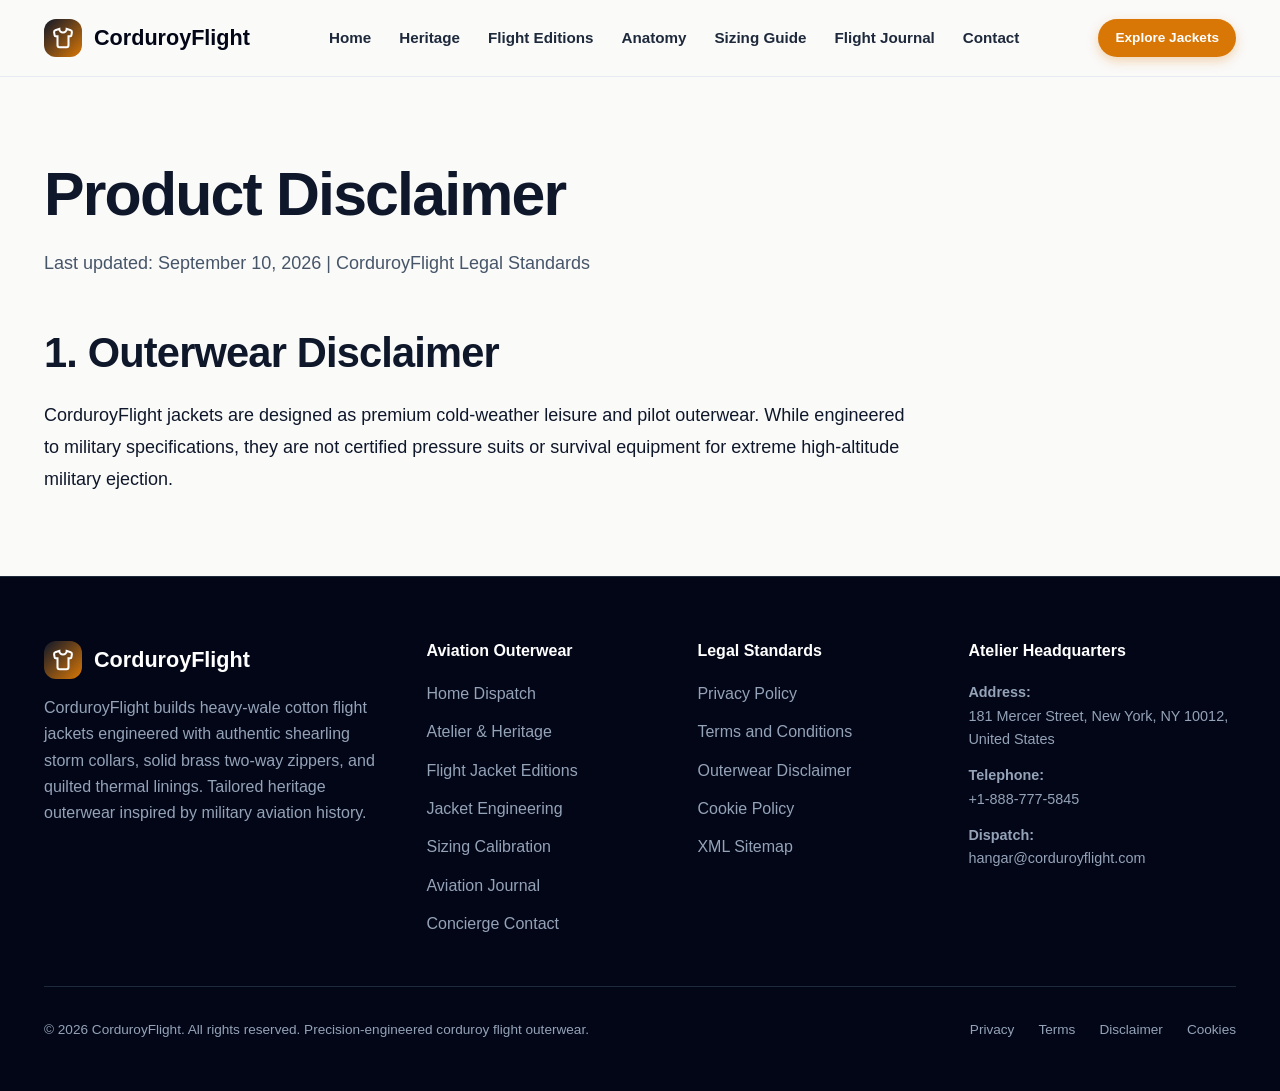
==== disclaimer.html @ 1117a2c0 "Add files via upload" ====
<!DOCTYPE html>
<html lang="en">
<head>
  <meta charset="UTF-8">
  <meta name="viewport" content="width=device-width, initial-scale=1.0">
  <title>Product Disclaimer | CorduroyFlight</title>
  <link rel="stylesheet" href="assets/css/style.css">
  <link rel="icon" href="favicon.ico">
  <!-- Google tag (gtag.js) -->
<script async src="https://www.googletagmanager.com/gtag/js?id=G-0LY0HY7L01"></script>
<script>
  window.dataLayer = window.dataLayer || [];
  function gtag(){dataLayer.push(arguments);}
  gtag('js', new Date());
  gtag('config', 'G-0LY0HY7L01');
</script>
</head>
<body>
<header class="site-header">
  <div class="reading-progress-bar"></div>
  <div class="container header-inner">
    <a href="index.php" class="site-logo">
      <div class="logo-symbol">
        <svg width="22" height="22" viewBox="0 0 24 24" fill="none" stroke="currentColor" stroke-width="2.2"><path d="M20.38 3.46 16 2a4 4 0 0 1-8 0L3.62 3.46a2 2 0 0 0-1.34 2.23l.58 3.47a1 1 0 0 0 .99.84H6v10c0 1.1.9 2 2 2h8a2 2 0 0 0 2-2V10h2.15a1 1 0 0 0 .99-.84l.58-3.47a2 2 0 0 0-1.34-2.23z"/></svg>
      </div>
      <span>CorduroyFlight</span>
    </a>
    <nav class="site-nav">
      <a href="index.php" class="nav-link ">Home</a>
      <a href="about.html" class="nav-link ">Heritage</a>
      <a href="index.php#editions" class="nav-link">Flight Editions</a>
      <a href="index.php#anatomy" class="nav-link">Anatomy</a>
      <a href="index.php#sizing" class="nav-link">Sizing Guide</a>
      <a href="blog.html" class="nav-link ">Flight Journal</a>
      <a href="contact.html" class="nav-link ">Contact</a>
    </nav>
    <div class="header-actions">
      <a href="index.php#editions" class="btn btn-primary btn-sm">Explore Jackets</a>
      <button class="mobile-toggle" aria-label="Toggle Menu">
        <svg width="24" height="24" viewBox="0 0 24 24" fill="none" stroke="currentColor" stroke-width="2"><line x1="3" y1="12" x2="21" y2="12"/><line x1="3" y1="6" x2="21" y2="6"/><line x1="3" y1="18" x2="21" y2="18"/></svg>
      </button>
    </div>
  </div>
</header>
<div class="drawer-backdrop"></div>
<div class="mobile-drawer">
  <div>
    <div style="display:flex;justify-content:space-between;align-items:center;margin-bottom:1.5rem;">
      <span style="font-weight:800;font-size:1.2rem;">CorduroyFlight</span>
      <button class="mobile-drawer-close" style="background:none;border:none;cursor:pointer;" aria-label="Close">
        <svg width="24" height="24" viewBox="0 0 24 24" fill="none" stroke="currentColor" stroke-width="2"><line x1="18" y1="6" x2="6" y2="18"/><line x1="6" y1="6" x2="18" y2="18"/></svg>
      </button>
    </div>
    <div style="display:flex;flex-direction:column;gap:1rem;">
      <a href="index.php" class="nav-link">Home</a>
      <a href="about.html" class="nav-link">Heritage & Atelier</a>
      <a href="index.php#editions" class="nav-link">Flight Editions</a>
      <a href="index.php#anatomy" class="nav-link">Jacket Anatomy</a>
      <a href="index.php#sizing" class="nav-link">Sizing Calibration</a>
      <a href="blog.html" class="nav-link">Flight Journal</a>
      <a href="contact.html" class="nav-link">Contact</a>
      <hr style="border:none;border-top:1px solid #e2e8f0;margin:0.5rem 0;">
      <a href="privacy-policy.html" style="font-size:0.85rem;color:#64748b;">Privacy Policy</a>
      <a href="terms-and-conditions.html" style="font-size:0.85rem;color:#64748b;">Terms of Service</a>
      <a href="disclaimer.html" style="font-size:0.85rem;color:#64748b;">Disclaimer</a>
      <a href="cookie-policy.html" style="font-size:0.85rem;color:#64748b;">Cookie Policy</a>
    </div>
  </div>
</div>
<main class="section">
  <div class="container">
    <div class="section-header text-left">
      <h1 class="section-title">Product Disclaimer</h1>
      <p class="section-subtitle">Last updated: September 10, 2026 | CorduroyFlight Legal Standards</p>
    </div>
    <div class="article-content" style="max-width:880px;margin-left:0;">
      <h2>1. Outerwear Disclaimer</h2><p>CorduroyFlight jackets are designed as premium cold-weather leisure and pilot outerwear. While engineered to military specifications, they are not certified pressure suits or survival equipment for extreme high-altitude military ejection.</p>
    </div>
  </div>
</main>
<footer class="site-footer">
  <div class="container">
    <div class="footer-grid">
      <div class="footer-brand">
        <a href="index.php" class="site-logo">
          <div class="logo-symbol">
            <svg width="22" height="22" viewBox="0 0 24 24" fill="none" stroke="currentColor" stroke-width="2.2"><path d="M20.38 3.46 16 2a4 4 0 0 1-8 0L3.62 3.46a2 2 0 0 0-1.34 2.23l.58 3.47a1 1 0 0 0 .99.84H6v10c0 1.1.9 2 2 2h8a2 2 0 0 0 2-2V10h2.15a1 1 0 0 0 .99-.84l.58-3.47a2 2 0 0 0-1.34-2.23z"/></svg>
          </div>
          <span>CorduroyFlight</span>
        </a>
        <p>CorduroyFlight builds heavy-wale cotton flight jackets engineered with authentic shearling storm collars, solid brass two-way zippers, and quilted thermal linings. Tailored heritage outerwear inspired by military aviation history.</p>
      </div>
      <div class="footer-col">
        <h4>Aviation Outerwear</h4>
        <ul class="footer-links">
          <li><a href="index.php">Home Dispatch</a></li>
          <li><a href="about.html">Atelier & Heritage</a></li>
          <li><a href="index.php#editions">Flight Jacket Editions</a></li>
          <li><a href="index.php#anatomy">Jacket Engineering</a></li>
          <li><a href="index.php#sizing">Sizing Calibration</a></li>
          <li><a href="blog.html">Aviation Journal</a></li>
          <li><a href="contact.html">Concierge Contact</a></li>
        </ul>
      </div>
      <div class="footer-col">
        <h4>Legal Standards</h4>
        <ul class="footer-links">
          <li><a href="privacy-policy.html">Privacy Policy</a></li>
          <li><a href="terms-and-conditions.html">Terms and Conditions</a></li>
          <li><a href="disclaimer.html">Outerwear Disclaimer</a></li>
          <li><a href="cookie-policy.html">Cookie Policy</a></li>
          <li><a href="sitemap.xml">XML Sitemap</a></li>
        </ul>
      </div>
      <div class="footer-col">
        <h4>Atelier Headquarters</h4>
        <div style="margin-bottom:0.75rem;font-size:0.9rem;">
          <strong>Address:</strong><br>
          181 Mercer Street, New York, NY 10012, United States
        </div>
        <div style="margin-bottom:0.75rem;font-size:0.9rem;">
          <strong>Telephone:</strong><br>
          +1-888-777-5845
        </div>
        <div style="font-size:0.9rem;">
          <strong>Dispatch:</strong><br>
          hangar@corduroyflight.com
        </div>
      </div>
    </div>
    <div class="footer-bottom">
      <p>&copy; 2026 CorduroyFlight. All rights reserved. Precision-engineered corduroy flight outerwear.</p>
      <div style="display:flex;gap:1.5rem;">
        <a href="privacy-policy.html">Privacy</a>
        <a href="terms-and-conditions.html">Terms</a>
        <a href="disclaimer.html">Disclaimer</a>
        <a href="cookie-policy.html">Cookies</a>
      </div>
    </div>
  </div>
</footer>
<script src="assets/js/main.js"></script>
</body>
</html>
---- assets/css/style.css ----
/* CorduroyFlight Master Stylesheet v3.5 */
:root {
  --font-primary: 'Plus Jakarta Sans', -apple-system, BlinkMacSystemFont, sans-serif;
  --font-body: 'Inter', -apple-system, BlinkMacSystemFont, sans-serif;
  --font-mono: 'Space Grotesk', ui-monospace, monospace;
  --color-carbon-950: #020617;
  --color-carbon-900: #0f172a;
  --color-carbon-800: #1e293b;
  --color-slate-600: #475569;
  --color-slate-400: #94a3b8;
  --color-slate-200: #e2e8f0;
  --color-slate-100: #f1f5f9;
  --color-sherpa: #fafaf9;
  --color-amber: #d97706;
  --color-amber-hover: #b45309;
  --color-amber-light: #fef3c7;
  --color-brass: #b45309;
  --color-white: #ffffff;
  --radius-sm: 6px;
  --radius-md: 12px;
  --radius-lg: 18px;
  --radius-xl: 24px;
  --radius-full: 9999px;
  --shadow-sm: 0 1px 3px rgba(0,0,0,0.08);
  --shadow-md: 0 4px 10px rgba(0,0,0,0.08);
  --shadow-lg: 0 12px 24px rgba(0,0,0,0.12);
  --shadow-xl: 0 20px 35px rgba(0,0,0,0.18);
  --container-max: 1240px;
  --header-height: 76px;
}
*, *::before, *::after { box-sizing: border-box; margin: 0; padding: 0; }
html { scroll-behavior: smooth; font-size: 16px; }
body { font-family: var(--font-body); color: var(--color-carbon-900); background: var(--color-sherpa); line-height: 1.65; overflow-x: hidden; }
img { max-width: 100%; height: auto; display: block; }
a { color: inherit; text-decoration: none; transition: all 0.2s ease; }
h1,h2,h3,h4,h5,h6 { font-family: var(--font-primary); font-weight: 700; line-height: 1.25; color: var(--color-carbon-900); }
h1 { font-size: clamp(2.3rem, 5vw, 3.8rem); font-weight: 800; letter-spacing: -0.03em; }
h2 { font-size: clamp(1.85rem, 3.5vw, 2.6rem); letter-spacing: -0.02em; }
h3 { font-size: 1.35rem; }
p { margin-bottom: 1.15rem; }
p:last-child { margin-bottom: 0; }
.container { width: 100%; max-width: var(--container-max); margin: 0 auto; padding: 0 1.5rem; }
.section { padding: 5rem 0; position: relative; }
.section-alt { background: var(--color-white); border-top: 1px solid var(--color-slate-200); border-bottom: 1px solid var(--color-slate-200); }
.section-dark { background: var(--color-carbon-950); color: var(--color-slate-200); }
.section-dark h2, .section-dark h3 { color: var(--color-white); }
.section-dark p { color: var(--color-slate-400); }
.section-header { text-align: center; max-width: 760px; margin: 0 auto 3rem auto; }
.section-header.text-left { text-align: left; margin-left: 0; }
.section-kicker { display: inline-flex; align-items: center; gap: 0.5rem; padding: 0.35rem 0.95rem; background: var(--color-amber-light); color: var(--color-amber-hover); font-family: var(--font-mono); font-size: 0.8rem; font-weight: 700; text-transform: uppercase; letter-spacing: 0.08em; border-radius: var(--radius-full); margin-bottom: 1rem; border: 1px solid #fde68a; }
.section-title { margin-bottom: 1rem; }
.section-subtitle { font-size: 1.125rem; color: var(--color-slate-600); }
.reading-progress-bar { position: fixed; top: 0; left: 0; height: 3px; background: linear-gradient(90deg, var(--color-amber), #ea580c); width: 0%; z-index: 9999; }
.site-header { position: sticky; top: 0; z-index: 1000; background: rgba(250, 250, 249, 0.94); backdrop-filter: blur(12px); border-bottom: 1px solid rgba(226, 232, 240, 0.8); }
.header-inner { height: var(--header-height); display: flex; align-items: center; justify-content: space-between; }
.site-logo { display: flex; align-items: center; gap: 0.75rem; font-family: var(--font-primary); font-weight: 800; font-size: 1.35rem; color: var(--color-carbon-950); }
.logo-symbol { width: 38px; height: 38px; background: linear-gradient(135deg, var(--color-carbon-900), var(--color-amber)); color: var(--color-white); border-radius: var(--radius-md); display: flex; align-items: center; justify-content: center; }
.site-nav { display: flex; align-items: center; gap: 1.75rem; }
.nav-link { font-weight: 600; font-size: 0.95rem; color: var(--color-carbon-800); }
.nav-link:hover, .nav-link.active { color: var(--color-amber); }
.header-actions { display: flex; align-items: center; gap: 1rem; }
.mobile-toggle { display: none; background: none; border: none; cursor: pointer; padding: 0.5rem; }
.mobile-drawer { position: fixed; top: 0; right: -100%; width: 320px; max-width: 85vw; height: 100vh; background: var(--color-white); z-index: 1050; padding: 2rem 1.5rem; display: flex; flex-direction: column; justify-content: space-between; transition: right 0.35s ease; overflow-y: auto; }
.mobile-drawer.open { right: 0; }
.drawer-backdrop { position: fixed; inset: 0; background: rgba(15, 23, 42, 0.5); backdrop-filter: blur(4px); z-index: 1040; opacity: 0; pointer-events: none; transition: opacity 0.3s ease; }
.drawer-backdrop.open { opacity: 1; pointer-events: auto; }
.btn { display: inline-flex; align-items: center; justify-content: center; gap: 0.5rem; font-family: var(--font-primary); font-weight: 700; font-size: 0.95rem; padding: 0.75rem 1.5rem; border-radius: var(--radius-full); cursor: pointer; transition: all 0.25s ease; border: 1px solid transparent; }
.btn-primary { background: var(--color-amber); color: var(--color-white); box-shadow: 0 4px 12px rgba(217, 119, 6, 0.3); }
.btn-primary:hover { background: var(--color-amber-hover); transform: translateY(-1px); }
.btn-secondary { background: var(--color-slate-100); color: var(--color-carbon-900); border-color: var(--color-slate-200); }
.btn-secondary:hover { background: var(--color-slate-200); }
.btn-outline { background: transparent; color: var(--color-amber); border-color: var(--color-amber); }
.btn-outline:hover { background: var(--color-amber-light); }
.btn-lg { padding: 0.95rem 2rem; font-size: 1.05rem; }
.btn-sm { padding: 0.45rem 1rem; font-size: 0.85rem; }
.hero-section { padding: 4.5rem 0 5.5rem 0; background: radial-gradient(circle at top right, rgba(217, 119, 6, 0.08), transparent 60%), var(--color-sherpa); }
.hero-grid { display: grid; grid-template-columns: 1.15fr 0.85fr; gap: 3.5rem; align-items: center; }
.hero-title { margin-bottom: 1.25rem; }
.hero-title span.text-highlight { color: var(--color-amber); }
.hero-desc { font-size: 1.15rem; color: var(--color-slate-600); margin-bottom: 2rem; }
.hero-actions { display: flex; gap: 1rem; flex-wrap: wrap; margin-bottom: 2.5rem; }
.hero-stats { display: grid; grid-template-columns: repeat(3, 1fr); gap: 1.5rem; padding-top: 2rem; border-top: 1px solid var(--color-slate-200); }
.stat-item .stat-num { font-size: 1.9rem; font-weight: 800; color: var(--color-carbon-950); }
.stat-item .stat-num span { color: var(--color-amber); }
.stat-item .stat-label { font-size: 0.85rem; color: var(--color-slate-600); }
.hero-image-wrapper { position: relative; border-radius: var(--radius-xl); overflow: hidden; box-shadow: var(--shadow-xl); }
.hero-image-wrapper img { width: 100%; height: 520px; object-fit: cover; }
.anatomy-grid { display: grid; grid-template-columns: repeat(3, 1fr); gap: 2rem; }
.anatomy-card { background: var(--color-white); border-radius: var(--radius-lg); padding: 2rem; border: 1px solid var(--color-slate-200); box-shadow: var(--shadow-sm); position: relative; }
.anatomy-card:hover { transform: translateY(-4px); box-shadow: var(--shadow-lg); border-color: var(--color-amber); }
.anatomy-number { position: absolute; top: 1.5rem; right: 1.5rem; font-family: var(--font-mono); font-size: 1.5rem; font-weight: 800; color: var(--color-slate-200); }
.collections-grid { display: grid; grid-template-columns: repeat(4, 1fr); gap: 1.75rem; }
.collection-card { background: var(--color-white); border-radius: var(--radius-lg); overflow: hidden; border: 1px solid var(--color-slate-200); box-shadow: var(--shadow-sm); display: flex; flex-direction: column; transition: all 0.3s ease; }
.collection-card:hover { transform: translateY(-6px); box-shadow: var(--shadow-xl); border-color: var(--color-amber); }
.card-image-wrap { aspect-ratio: 4/3; overflow: hidden; position: relative; }
.card-image-wrap img { width: 100%; height: 100%; object-fit: cover; }
.card-badge { position: absolute; top: 1rem; left: 1rem; background: var(--color-carbon-900); color: var(--color-white); padding: 0.25rem 0.75rem; border-radius: var(--radius-full); font-size: 0.75rem; font-weight: 700; text-transform: uppercase; }
.card-body { padding: 1.5rem; display: flex; flex-direction: column; flex-grow: 1; }
.card-footer { display: flex; justify-content: space-between; align-items: center; padding-top: 1rem; border-top: 1px solid var(--color-slate-100); margin-top: auto; }
.matrix-container { background: var(--color-white); border-radius: var(--radius-xl); padding: 2rem; border: 1px solid var(--color-slate-200); overflow-x: auto; }
.matrix-table, .sizing-table { width: 100%; border-collapse: collapse; min-width: 600px; }
.matrix-table th, .matrix-table td, .sizing-table th, .sizing-table td { padding: 1.1rem 1.4rem; text-align: left; }
.matrix-table th, .sizing-table th { background: var(--color-slate-100); font-weight: 700; }
.matrix-table tr:not(:last-child) td, .sizing-table tr:not(:last-child) td { border-bottom: 1px solid var(--color-slate-100); }
.telemetry-grid { display: grid; grid-template-columns: repeat(4, 1fr); gap: 1.5rem; }
.telemetry-card { background: rgba(255,255,255,0.05); border: 1px solid rgba(255,255,255,0.1); padding: 2rem 1.5rem; border-radius: var(--radius-lg); }
.telemetry-metric { font-family: var(--font-mono); font-size: 2.2rem; font-weight: 800; color: var(--color-amber); margin-bottom: 0.5rem; }
.reviews-grid { display: grid; grid-template-columns: repeat(3, 1fr); gap: 2rem; }
.review-card { background: var(--color-white); border-radius: var(--radius-lg); padding: 2rem; border: 1px solid var(--color-slate-200); display: flex; flex-direction: column; justify-content: space-between; }
.stars { color: #f59e0b; margin-bottom: 1rem; }
.blog-grid { display: grid; grid-template-columns: repeat(3, 1fr); gap: 2rem; }
.blog-card { background: var(--color-white); border-radius: var(--radius-lg); overflow: hidden; border: 1px solid var(--color-slate-200); display: flex; flex-direction: column; }
.blog-card:hover { transform: translateY(-5px); box-shadow: var(--shadow-lg); border-color: var(--color-amber); }
.blog-card-media { aspect-ratio: 16/9; overflow: hidden; }
.blog-card-media img { width: 100%; height: 100%; object-fit: cover; }
.blog-card-body { padding: 1.75rem; display: flex; flex-direction: column; flex-grow: 1; }
.faq-list { max-width: 820px; margin: 0 auto; display: flex; flex-direction: column; gap: 1rem; }
.faq-item { background: var(--color-white); border: 1px solid var(--color-slate-200); border-radius: var(--radius-md); overflow: hidden; }
.faq-question { width: 100%; padding: 1.35rem 1.75rem; display: flex; justify-content: space-between; align-items: center; background: none; border: none; cursor: pointer; text-align: left; font-family: var(--font-primary); font-size: 1.1rem; font-weight: 700; color: var(--color-carbon-900); }
.faq-answer { max-height: 0; overflow: hidden; transition: max-height 0.3s ease, padding 0.3s ease; padding: 0 1.75rem; color: var(--color-slate-600); }
.faq-item.active .faq-answer { max-height: 400px; padding-bottom: 1.5rem; }
.cta-banner { background: linear-gradient(135deg, var(--color-carbon-950), var(--color-carbon-900)); border-radius: var(--radius-xl); padding: 4rem 2.5rem; text-align: center; color: var(--color-white); }
.cta-banner h2 { color: var(--color-white); margin-bottom: 1rem; }
.cta-form { display: flex; max-width: 500px; margin: 1.5rem auto 0 auto; gap: 0.5rem; }
.cta-input { flex-grow: 1; padding: 0.8rem 1.25rem; border-radius: var(--radius-full); border: 1px solid rgba(255,255,255,0.2); background: rgba(255,255,255,0.1); color: var(--color-white); }
.site-footer { background: var(--color-carbon-950); color: var(--color-slate-400); padding: 4rem 0 2rem 0; border-top: 1px solid var(--color-carbon-800); }
.footer-grid { display: grid; grid-template-columns: 1.5fr 1fr 1fr 1.2fr; gap: 3rem; margin-bottom: 3rem; }
.footer-brand .site-logo { color: var(--color-white); margin-bottom: 1rem; }
.footer-col h4 { color: var(--color-white); margin-bottom: 1.25rem; }
.footer-links { list-style: none; display: flex; flex-direction: column; gap: 0.75rem; }
.footer-links a:hover { color: var(--color-amber); }
.footer-bottom { padding-top: 2rem; border-top: 1px solid var(--color-carbon-800); display: flex; justify-content: space-between; flex-wrap: wrap; gap: 1rem; font-size: 0.85rem; }
.article-header { padding: 3rem 0 1.5rem 0; text-align: center; max-width: 860px; margin: 0 auto; }
.article-hero-media { max-width: 980px; margin: 0 auto 2.5rem auto; border-radius: var(--radius-xl); overflow: hidden; box-shadow: var(--shadow-lg); }
.article-content { max-width: 780px; margin: 0 auto; font-size: 1.125rem; line-height: 1.8; color: var(--color-carbon-900); }
.article-content h2 { margin-top: 2.75rem; margin-bottom: 1.25rem; }
.article-content h3 { margin-top: 2rem; margin-bottom: 1rem; }
.article-content ul, .article-content ol { margin-bottom: 1.5rem; padding-left: 1.5rem; }
.article-toc { background: var(--color-white); border: 1px solid var(--color-slate-200); border-radius: var(--radius-lg); padding: 1.75rem; margin: 2rem 0; }
.callout-box { background: var(--color-amber-light); border-left: 4px solid var(--color-amber); padding: 1.5rem; border-radius: 0 var(--radius-md) var(--radius-md) 0; margin: 2rem 0; }
.author-box { background: var(--color-white); border: 1px solid var(--color-slate-200); border-radius: var(--radius-lg); padding: 2rem; margin-top: 3.5rem; display: flex; align-items: center; gap: 1.5rem; }
.author-avatar { width: 72px; height: 72px; border-radius: var(--radius-full); background: var(--color-amber); color: var(--color-white); display: flex; align-items: center; justify-content: center; font-size: 1.5rem; font-weight: 800; flex-shrink: 0; }
@media (max-width: 1024px) {
  .hero-grid { grid-template-columns: 1fr; }
  .collections-grid, .telemetry-grid { grid-template-columns: repeat(2, 1fr); }
  .anatomy-grid, .reviews-grid, .blog-grid, .footer-grid { grid-template-columns: repeat(2, 1fr); }
}
@media (max-width: 768px) {
  .site-nav, .header-actions .btn { display: none; }
  .mobile-toggle { display: block; }
  .hero-image-wrapper img { height: 380px; }
  .anatomy-grid, .collections-grid, .telemetry-grid, .reviews-grid, .blog-grid, .footer-grid, .hero-stats { grid-template-columns: 1fr; }
  .cta-form { flex-direction: column; }
}
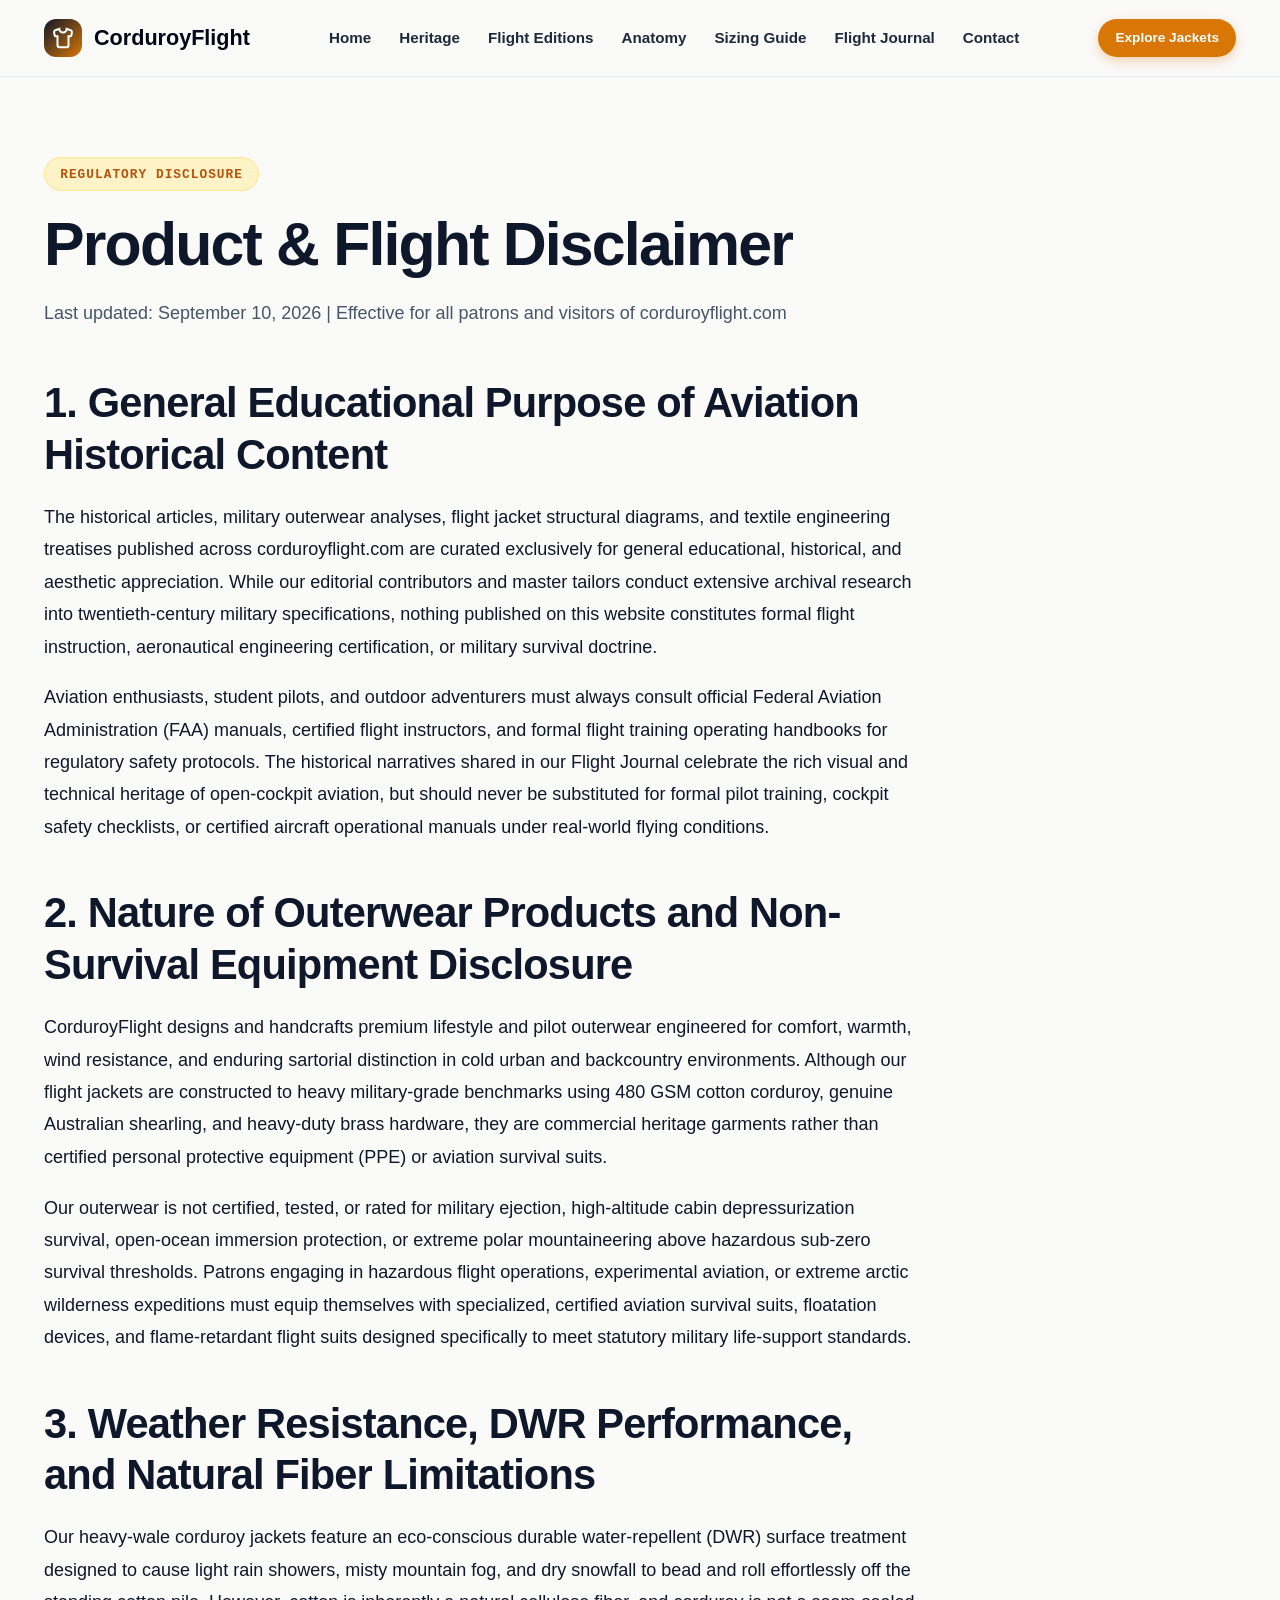
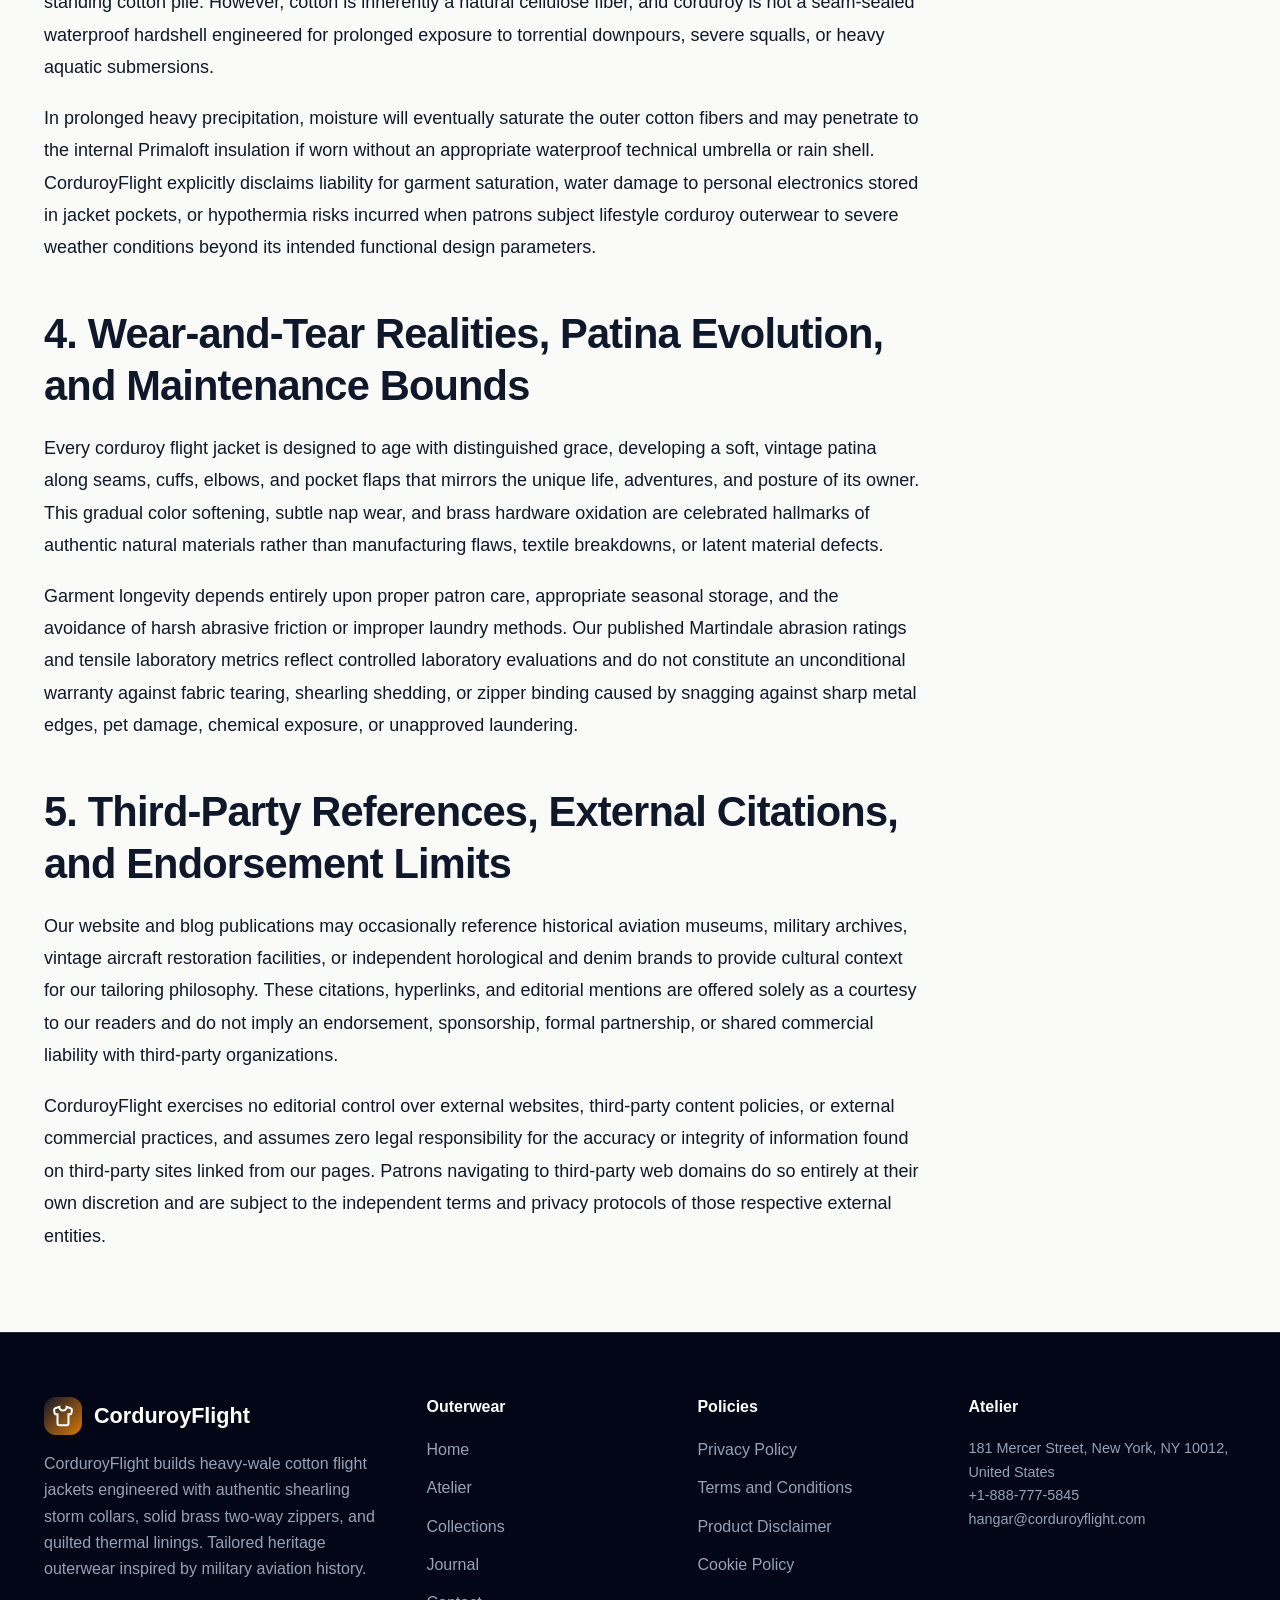
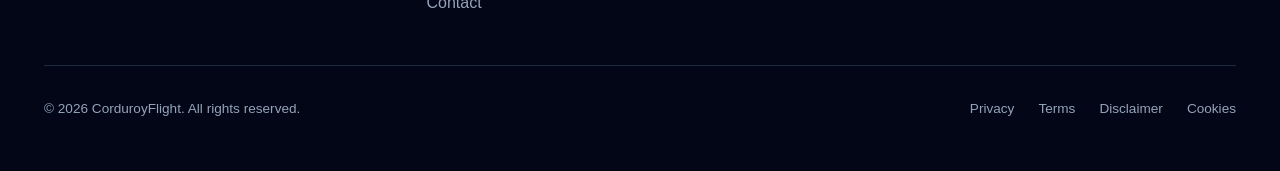
==== commit 818b8c0f: "Add files via upload" ====
--- a/disclaimer.html
+++ b/disclaimer.html
@@ -3,7 +3,8 @@
 <head>
   <meta charset="UTF-8">
   <meta name="viewport" content="width=device-width, initial-scale=1.0">
-  <title>Product Disclaimer | CorduroyFlight</title>
+  <title>Product & Flight Disclaimer | CorduroyFlight Legal Standards</title>
+  <meta name="description" content="Product & Flight Disclaimer for CorduroyFlight. Read our complete policies governing customer privacy, service terms, and outerwear care.">
   <link rel="stylesheet" href="assets/css/style.css">
   <link rel="icon" href="favicon.ico">
   <!-- Google tag (gtag.js) -->
@@ -26,55 +27,48 @@
       <span>CorduroyFlight</span>
     </a>
     <nav class="site-nav">
-      <a href="index.php" class="nav-link ">Home</a>
-      <a href="about.html" class="nav-link ">Heritage</a>
+      <a href="index.php" class="nav-link">Home</a>
+      <a href="about.html" class="nav-link">Heritage</a>
       <a href="index.php#editions" class="nav-link">Flight Editions</a>
       <a href="index.php#anatomy" class="nav-link">Anatomy</a>
       <a href="index.php#sizing" class="nav-link">Sizing Guide</a>
-      <a href="blog.html" class="nav-link ">Flight Journal</a>
-      <a href="contact.html" class="nav-link ">Contact</a>
+      <a href="blog.html" class="nav-link">Flight Journal</a>
+      <a href="contact.html" class="nav-link">Contact</a>
     </nav>
     <div class="header-actions">
       <a href="index.php#editions" class="btn btn-primary btn-sm">Explore Jackets</a>
-      <button class="mobile-toggle" aria-label="Toggle Menu">
-        <svg width="24" height="24" viewBox="0 0 24 24" fill="none" stroke="currentColor" stroke-width="2"><line x1="3" y1="12" x2="21" y2="12"/><line x1="3" y1="6" x2="21" y2="6"/><line x1="3" y1="18" x2="21" y2="18"/></svg>
-      </button>
     </div>
   </div>
 </header>
-<div class="drawer-backdrop"></div>
-<div class="mobile-drawer">
-  <div>
-    <div style="display:flex;justify-content:space-between;align-items:center;margin-bottom:1.5rem;">
-      <span style="font-weight:800;font-size:1.2rem;">CorduroyFlight</span>
-      <button class="mobile-drawer-close" style="background:none;border:none;cursor:pointer;" aria-label="Close">
-        <svg width="24" height="24" viewBox="0 0 24 24" fill="none" stroke="currentColor" stroke-width="2"><line x1="18" y1="6" x2="6" y2="18"/><line x1="6" y1="6" x2="18" y2="18"/></svg>
-      </button>
-    </div>
-    <div style="display:flex;flex-direction:column;gap:1rem;">
-      <a href="index.php" class="nav-link">Home</a>
-      <a href="about.html" class="nav-link">Heritage & Atelier</a>
-      <a href="index.php#editions" class="nav-link">Flight Editions</a>
-      <a href="index.php#anatomy" class="nav-link">Jacket Anatomy</a>
-      <a href="index.php#sizing" class="nav-link">Sizing Calibration</a>
-      <a href="blog.html" class="nav-link">Flight Journal</a>
-      <a href="contact.html" class="nav-link">Contact</a>
-      <hr style="border:none;border-top:1px solid #e2e8f0;margin:0.5rem 0;">
-      <a href="privacy-policy.html" style="font-size:0.85rem;color:#64748b;">Privacy Policy</a>
-      <a href="terms-and-conditions.html" style="font-size:0.85rem;color:#64748b;">Terms of Service</a>
-      <a href="disclaimer.html" style="font-size:0.85rem;color:#64748b;">Disclaimer</a>
-      <a href="cookie-policy.html" style="font-size:0.85rem;color:#64748b;">Cookie Policy</a>
-    </div>
-  </div>
-</div>
 <main class="section">
   <div class="container">
     <div class="section-header text-left">
-      <h1 class="section-title">Product Disclaimer</h1>
-      <p class="section-subtitle">Last updated: September 10, 2026 | CorduroyFlight Legal Standards</p>
+      <div class="section-kicker">Regulatory Disclosure</div>
+      <h1 class="section-title">Product & Flight Disclaimer</h1>
+      <p class="section-subtitle">Last updated: September 10, 2026 | Effective for all patrons and visitors of corduroyflight.com</p>
     </div>
     <div class="article-content" style="max-width:880px;margin-left:0;">
-      <h2>1. Outerwear Disclaimer</h2><p>CorduroyFlight jackets are designed as premium cold-weather leisure and pilot outerwear. While engineered to military specifications, they are not certified pressure suits or survival equipment for extreme high-altitude military ejection.</p>
+      
+<h2>1. General Educational Purpose of Aviation Historical Content</h2>
+<p>The historical articles, military outerwear analyses, flight jacket structural diagrams, and textile engineering treatises published across corduroyflight.com are curated exclusively for general educational, historical, and aesthetic appreciation. While our editorial contributors and master tailors conduct extensive archival research into twentieth-century military specifications, nothing published on this website constitutes formal flight instruction, aeronautical engineering certification, or military survival doctrine.</p>
+<p>Aviation enthusiasts, student pilots, and outdoor adventurers must always consult official Federal Aviation Administration (FAA) manuals, certified flight instructors, and formal flight training operating handbooks for regulatory safety protocols. The historical narratives shared in our Flight Journal celebrate the rich visual and technical heritage of open-cockpit aviation, but should never be substituted for formal pilot training, cockpit safety checklists, or certified aircraft operational manuals under real-world flying conditions.</p>
+
+<h2>2. Nature of Outerwear Products and Non-Survival Equipment Disclosure</h2>
+<p>CorduroyFlight designs and handcrafts premium lifestyle and pilot outerwear engineered for comfort, warmth, wind resistance, and enduring sartorial distinction in cold urban and backcountry environments. Although our flight jackets are constructed to heavy military-grade benchmarks using 480 GSM cotton corduroy, genuine Australian shearling, and heavy-duty brass hardware, they are commercial heritage garments rather than certified personal protective equipment (PPE) or aviation survival suits.</p>
+<p>Our outerwear is not certified, tested, or rated for military ejection, high-altitude cabin depressurization survival, open-ocean immersion protection, or extreme polar mountaineering above hazardous sub-zero survival thresholds. Patrons engaging in hazardous flight operations, experimental aviation, or extreme arctic wilderness expeditions must equip themselves with specialized, certified aviation survival suits, floatation devices, and flame-retardant flight suits designed specifically to meet statutory military life-support standards.</p>
+
+<h2>3. Weather Resistance, DWR Performance, and Natural Fiber Limitations</h2>
+<p>Our heavy-wale corduroy jackets feature an eco-conscious durable water-repellent (DWR) surface treatment designed to cause light rain showers, misty mountain fog, and dry snowfall to bead and roll effortlessly off the standing cotton pile. However, cotton is inherently a natural cellulose fiber, and corduroy is not a seam-sealed waterproof hardshell engineered for prolonged exposure to torrential downpours, severe squalls, or heavy aquatic submersions.</p>
+<p>In prolonged heavy precipitation, moisture will eventually saturate the outer cotton fibers and may penetrate to the internal Primaloft insulation if worn without an appropriate waterproof technical umbrella or rain shell. CorduroyFlight explicitly disclaims liability for garment saturation, water damage to personal electronics stored in jacket pockets, or hypothermia risks incurred when patrons subject lifestyle corduroy outerwear to severe weather conditions beyond its intended functional design parameters.</p>
+
+<h2>4. Wear-and-Tear Realities, Patina Evolution, and Maintenance Bounds</h2>
+<p>Every corduroy flight jacket is designed to age with distinguished grace, developing a soft, vintage patina along seams, cuffs, elbows, and pocket flaps that mirrors the unique life, adventures, and posture of its owner. This gradual color softening, subtle nap wear, and brass hardware oxidation are celebrated hallmarks of authentic natural materials rather than manufacturing flaws, textile breakdowns, or latent material defects.</p>
+<p>Garment longevity depends entirely upon proper patron care, appropriate seasonal storage, and the avoidance of harsh abrasive friction or improper laundry methods. Our published Martindale abrasion ratings and tensile laboratory metrics reflect controlled laboratory evaluations and do not constitute an unconditional warranty against fabric tearing, shearling shedding, or zipper binding caused by snagging against sharp metal edges, pet damage, chemical exposure, or unapproved laundering.</p>
+
+<h2>5. Third-Party References, External Citations, and Endorsement Limits</h2>
+<p>Our website and blog publications may occasionally reference historical aviation museums, military archives, vintage aircraft restoration facilities, or independent horological and denim brands to provide cultural context for our tailoring philosophy. These citations, hyperlinks, and editorial mentions are offered solely as a courtesy to our readers and do not imply an endorsement, sponsorship, formal partnership, or shared commercial liability with third-party organizations.</p>
+<p>CorduroyFlight exercises no editorial control over external websites, third-party content policies, or external commercial practices, and assumes zero legal responsibility for the accuracy or integrity of information found on third-party sites linked from our pages. Patrons navigating to third-party web domains do so entirely at their own discretion and are subject to the independent terms and privacy protocols of those respective external entities.</p>
+
     </div>
   </div>
 </main>
@@ -91,45 +85,31 @@
         <p>CorduroyFlight builds heavy-wale cotton flight jackets engineered with authentic shearling storm collars, solid brass two-way zippers, and quilted thermal linings. Tailored heritage outerwear inspired by military aviation history.</p>
       </div>
       <div class="footer-col">
-        <h4>Aviation Outerwear</h4>
+        <h4>Outerwear</h4>
         <ul class="footer-links">
-          <li><a href="index.php">Home Dispatch</a></li>
-          <li><a href="about.html">Atelier & Heritage</a></li>
-          <li><a href="index.php#editions">Flight Jacket Editions</a></li>
-          <li><a href="index.php#anatomy">Jacket Engineering</a></li>
-          <li><a href="index.php#sizing">Sizing Calibration</a></li>
-          <li><a href="blog.html">Aviation Journal</a></li>
-          <li><a href="contact.html">Concierge Contact</a></li>
+          <li><a href="index.php">Home</a></li>
+          <li><a href="about.html">Atelier</a></li>
+          <li><a href="index.php#editions">Collections</a></li>
+          <li><a href="blog.html">Journal</a></li>
+          <li><a href="contact.html">Contact</a></li>
         </ul>
       </div>
       <div class="footer-col">
-        <h4>Legal Standards</h4>
+        <h4>Policies</h4>
         <ul class="footer-links">
           <li><a href="privacy-policy.html">Privacy Policy</a></li>
           <li><a href="terms-and-conditions.html">Terms and Conditions</a></li>
-          <li><a href="disclaimer.html">Outerwear Disclaimer</a></li>
+          <li><a href="disclaimer.html">Product Disclaimer</a></li>
           <li><a href="cookie-policy.html">Cookie Policy</a></li>
-          <li><a href="sitemap.xml">XML Sitemap</a></li>
         </ul>
       </div>
       <div class="footer-col">
-        <h4>Atelier Headquarters</h4>
-        <div style="margin-bottom:0.75rem;font-size:0.9rem;">
-          <strong>Address:</strong><br>
-          181 Mercer Street, New York, NY 10012, United States
-        </div>
-        <div style="margin-bottom:0.75rem;font-size:0.9rem;">
-          <strong>Telephone:</strong><br>
-          +1-888-777-5845
-        </div>
-        <div style="font-size:0.9rem;">
-          <strong>Dispatch:</strong><br>
-          hangar@corduroyflight.com
-        </div>
+        <h4>Atelier</h4>
+        <p style="font-size:0.9rem;">181 Mercer Street, New York, NY 10012, United States<br>+1-888-777-5845<br>hangar@corduroyflight.com</p>
       </div>
     </div>
     <div class="footer-bottom">
-      <p>&copy; 2026 CorduroyFlight. All rights reserved. Precision-engineered corduroy flight outerwear.</p>
+      <p>&copy; 2026 CorduroyFlight. All rights reserved.</p>
       <div style="display:flex;gap:1.5rem;">
         <a href="privacy-policy.html">Privacy</a>
         <a href="terms-and-conditions.html">Terms</a>
@@ -139,6 +119,5 @@
     </div>
   </div>
 </footer>
-<script src="assets/js/main.js"></script>
 </body>
 </html>
